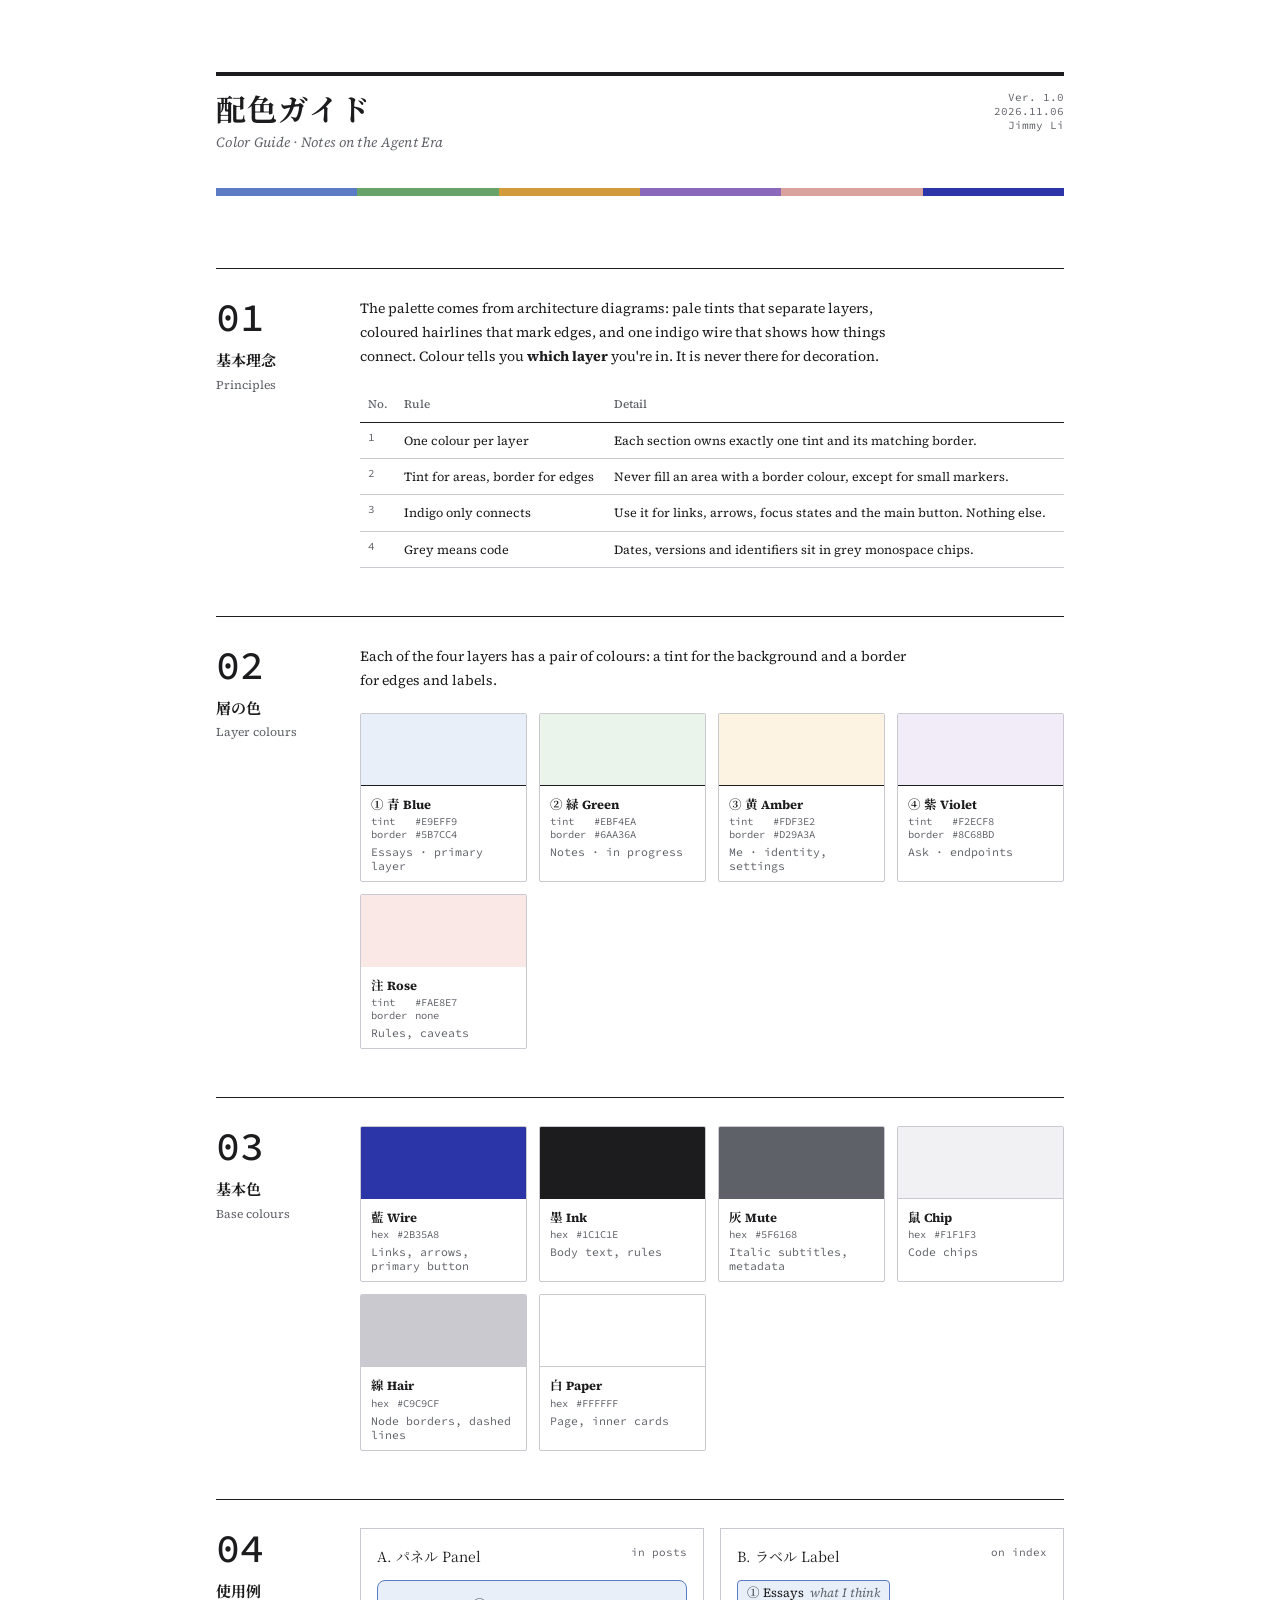
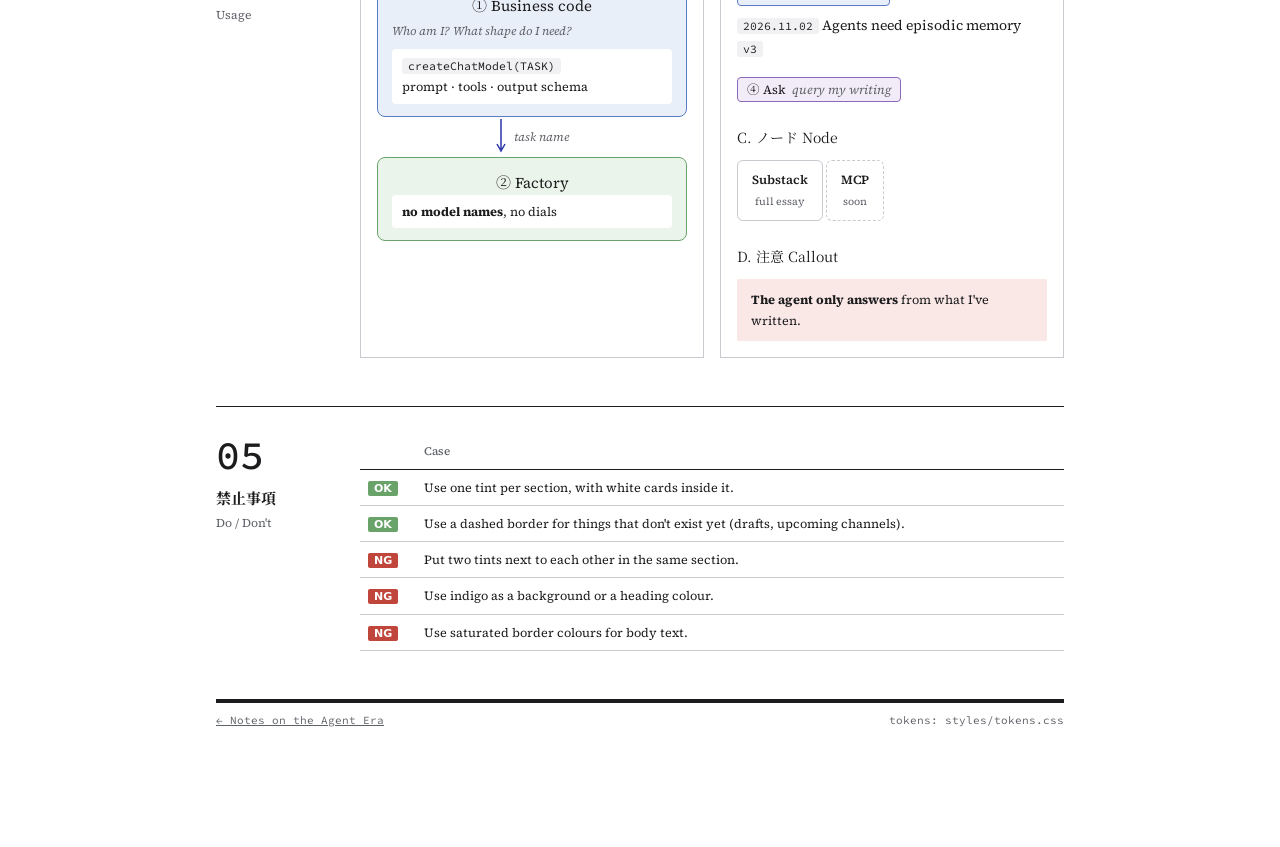
==== styleguide.html @ ac4ee59f "Add blog index, colour guide and design tokens Diagram-inspired palette (tokens.css), Japanese-manua" ====
<!doctype html>
<html lang="ja">
<head>
<meta charset="utf-8">
<meta name="viewport" content="width=device-width, initial-scale=1">
<title>Color Guide</title>
<link href="https://fonts.googleapis.com/css2?family=Source+Serif+4:ital,opsz,wght@0,8..60,400;0,8..60,600;1,8..60,400&family=Noto+Serif+JP:wght@400;600;700&family=Source+Code+Pro&display=swap" rel="stylesheet">
<link rel="stylesheet" href="styles/tokens.css?v=2">
<style>
*{box-sizing:border-box;margin:0;padding:0}
body{background:var(--bg);color:var(--ink);font:14px/1.7 var(--serif)}
.jp{font-family:"Noto Serif JP",serif}
.mono{font:11px var(--mono);color:var(--mute)}
.wrap{max-width:880px;margin:0 auto;padding:72px 16px 120px}

/* cover */
.cover{display:grid;grid-template-columns:1fr auto;gap:16px;border-top:4px solid var(--ink);padding-top:14px;margin-bottom:72px}
.cover h1{font:700 30px/1.2 "Noto Serif JP",serif;letter-spacing:.04em}
.cover h1 small{display:block;font:italic 400 14px var(--serif);letter-spacing:.02em;color:var(--mute);margin-top:6px}
.cover .meta{text-align:right}
.cover .bar{grid-column:1/-1;display:flex;height:8px;margin-top:20px}
.cover .bar i{flex:1}

/* chapter */
.ch{display:grid;grid-template-columns:120px 1fr;gap:24px;padding:28px 0 48px;border-top:1px solid var(--ink)}
.ch-h .no{font:500 40px/1 var(--mono);color:var(--ink)}
.ch-h .jp{font-weight:700;font-size:15px;margin-top:10px;display:block}
.ch-h .en{color:var(--mute);font-size:12px}
.lead{max-width:560px;margin-bottom:20px}

/* swatches */
.sw{display:grid;grid-template-columns:repeat(auto-fill,minmax(150px,1fr));gap:12px}
.s{border:1px solid var(--hair);border-radius:2px;overflow:hidden;background:var(--card)}
.s .chip{height:72px;border-bottom:1.5px solid}
.s .chip.split{display:grid;grid-template-rows:1fr 18px}
.s dl{padding:8px 10px;display:grid;grid-template-columns:auto 1fr;gap:0 8px}
.s dt{font-weight:700;font-size:12.5px;grid-column:1/-1}
.s dd{font:10.5px var(--mono);color:var(--mute)}
.s .k{grid-column:1/-1;font-size:11.5px;margin-top:4px}

/* rules table */
table{width:100%;border-collapse:collapse;font-size:12.5px}
th,td{text-align:left;padding:7px 8px;border-bottom:1px solid var(--hair);vertical-align:top}
th{font-weight:500;color:var(--mute);border-bottom:1px solid var(--ink);font-size:11.5px}
td .dot{display:inline-block;width:10px;height:10px;border-radius:2px;border:1.5px solid;margin-right:6px;vertical-align:-1px}

/* examples */
.ex{display:grid;grid-template-columns:1fr 1fr;gap:16px}
.box{border:1px solid var(--hair);padding:16px}
.box .cap{display:flex;justify-content:space-between;margin-bottom:12px}
.panel{border:1.5px solid;border-radius:8px;padding:12px 14px;text-align:center}
.panel h4{font-weight:400;font-size:15px}
.panel .q{font-style:italic;color:var(--mute);font-size:12px;text-align:left;margin:2px 0 8px}
.panel .card{background:var(--card);border-radius:4px;padding:6px 10px;text-align:left;font-size:12.5px}
code{font:11.5px var(--mono);background:var(--chip);padding:1px 6px;border-radius:3px}
.wire{display:flex;align-items:center;gap:8px;justify-content:center;height:40px;color:var(--mute);font-style:italic;font-size:12px}
.wire svg path{stroke:var(--wire);stroke-width:1.5;fill:none}
.node{display:inline-block;border:1.5px solid var(--hair);border-radius:6px;padding:8px 14px;font-weight:600;text-align:center;font-size:12.5px;background:var(--card)}
.node.d{border-style:dashed;background:transparent}
.lab{display:inline-flex;gap:6px;font-size:12.5px;padding:1px 9px;border-radius:4px;border:1.5px solid}
.lab i{color:var(--mute)}
.rose{background:var(--rose-bg);padding:10px 14px;font-size:12.5px}
.ok,.ng{font:700 11px var(--sans);padding:1px 6px;border-radius:2px;color:#fff}
.ok{background:var(--green-bd)}.ng{background:#c0453a}

.blue{background:var(--blue-bg);border-color:var(--blue-bd)}
.green{background:var(--green-bg);border-color:var(--green-bd)}
.amber{background:var(--amber-bg);border-color:var(--amber-bd)}
.violet{background:var(--violet-bg);border-color:var(--violet-bd)}

footer{border-top:4px solid var(--ink);padding-top:10px;display:flex;justify-content:space-between}
@media (max-width:640px){.ch{grid-template-columns:1fr;gap:12px}.ch-h{display:flex;gap:12px;align-items:baseline}.ch-h .jp{margin:0}.ex{grid-template-columns:1fr}.cover{grid-template-columns:1fr}.cover .meta{text-align:left}}
</style>
</head>
<body><div class="wrap">

<header class="cover">
  <h1>配色ガイド<small>Color Guide · Notes on the Agent Era</small></h1>
  <div class="meta mono">Ver. 1.0<br>2026.11.06<br>Jimmy Li</div>
  <div class="bar" aria-hidden="true"><i style="background:var(--blue-bd)"></i><i style="background:var(--green-bd)"></i><i style="background:var(--amber-bd)"></i><i style="background:var(--violet-bd)"></i><i style="background:var(--rose-bd)"></i><i style="background:var(--wire)"></i></div>
</header>

<!-- 01 -->
<section class="ch">
  <div class="ch-h"><div class="no">01</div><span class="jp">基本理念</span><span class="en">Principles</span></div>
  <div>
    <p class="lead">The palette comes from architecture diagrams: pale tints that separate layers, coloured hairlines that mark edges, and one indigo wire that shows how things connect. Colour tells you <b>which layer</b> you're in. It is never there for decoration.</p>
    <table>
      <tr><th style="width:36px">No.</th><th>Rule</th><th>Detail</th></tr>
      <tr><td class="mono">1</td><td>One colour per layer</td><td>Each section owns exactly one tint and its matching border.</td></tr>
      <tr><td class="mono">2</td><td>Tint for areas, border for edges</td><td>Never fill an area with a border colour, except for small markers.</td></tr>
      <tr><td class="mono">3</td><td>Indigo only connects</td><td>Use it for links, arrows, focus states and the main button. Nothing else.</td></tr>
      <tr><td class="mono">4</td><td>Grey means code</td><td>Dates, versions and identifiers sit in grey monospace chips.</td></tr>
    </table>
  </div>
</section>

<!-- 02 -->
<section class="ch">
  <div class="ch-h"><div class="no">02</div><span class="jp">層の色</span><span class="en">Layer colours</span></div>
  <div>
    <p class="lead">Each of the four layers has a pair of colours: a tint for the background and a border for edges and labels.</p>
    <div class="sw">
      <div class="s"><div class="chip blue"></div><dl><dt>① 青 Blue</dt><dd>tint</dd><dd>#E9EFF9</dd><dd>border</dd><dd>#5B7CC4</dd><dd class="k">Essays · primary layer</dd></dl></div>
      <div class="s"><div class="chip green"></div><dl><dt>② 緑 Green</dt><dd>tint</dd><dd>#EBF4EA</dd><dd>border</dd><dd>#6AA36A</dd><dd class="k">Notes · in progress</dd></dl></div>
      <div class="s"><div class="chip amber"></div><dl><dt>③ 黄 Amber</dt><dd>tint</dd><dd>#FDF3E2</dd><dd>border</dd><dd>#D29A3A</dd><dd class="k">Me · identity, settings</dd></dl></div>
      <div class="s"><div class="chip violet"></div><dl><dt>④ 紫 Violet</dt><dd>tint</dd><dd>#F2ECF8</dd><dd>border</dd><dd>#8C68BD</dd><dd class="k">Ask · endpoints</dd></dl></div>
      <div class="s"><div class="chip" style="background:var(--rose-bg);border-color:var(--rose-bg)"></div><dl><dt>注 Rose</dt><dd>tint</dd><dd>#FAE8E7</dd><dd>border</dd><dd>none</dd><dd class="k">Rules, caveats</dd></dl></div>
    </div>
  </div>
</section>

<!-- 03 -->
<section class="ch">
  <div class="ch-h"><div class="no">03</div><span class="jp">基本色</span><span class="en">Base colours</span></div>
  <div>
    <div class="sw">
      <div class="s"><div class="chip" style="background:var(--wire);border-color:var(--wire)"></div><dl><dt>藍 Wire</dt><dd>hex</dd><dd>#2B35A8</dd><dd class="k">Links, arrows, primary button</dd></dl></div>
      <div class="s"><div class="chip" style="background:var(--ink);border-color:var(--ink)"></div><dl><dt>墨 Ink</dt><dd>hex</dd><dd>#1C1C1E</dd><dd class="k">Body text, rules</dd></dl></div>
      <div class="s"><div class="chip" style="background:var(--mute);border-color:var(--mute)"></div><dl><dt>灰 Mute</dt><dd>hex</dd><dd>#5F6168</dd><dd class="k">Italic subtitles, metadata</dd></dl></div>
      <div class="s"><div class="chip" style="background:var(--chip);border-color:var(--hair)"></div><dl><dt>鼠 Chip</dt><dd>hex</dd><dd>#F1F1F3</dd><dd class="k">Code chips</dd></dl></div>
      <div class="s"><div class="chip" style="background:var(--hair);border-color:var(--hair)"></div><dl><dt>線 Hair</dt><dd>hex</dd><dd>#C9C9CF</dd><dd class="k">Node borders, dashed lines</dd></dl></div>
      <div class="s"><div class="chip" style="background:#fff;border-color:var(--hair)"></div><dl><dt>白 Paper</dt><dd>hex</dd><dd>#FFFFFF</dd><dd class="k">Page, inner cards</dd></dl></div>
    </div>
  </div>
</section>

<!-- 04 -->
<section class="ch">
  <div class="ch-h"><div class="no">04</div><span class="jp">使用例</span><span class="en">Usage</span></div>
  <div class="ex">
    <div class="box">
      <div class="cap"><span class="jp">A. パネル Panel</span><span class="mono">in posts</span></div>
      <div class="panel blue"><h4>① Business code</h4><p class="q">Who am I? What shape do I need?</p><div class="card"><code>createChatModel(TASK)</code><br>prompt · tools · output schema</div></div>
      <div class="wire"><svg width="10" height="36"><path d="M5 0 V30 M1 25 L5 32 L9 25"/></svg>task name</div>
      <div class="panel green"><h4>② Factory</h4><div class="card"><b>no model names</b>, no dials</div></div>
    </div>
    <div class="box">
      <div class="cap"><span class="jp">B. ラベル Label</span><span class="mono">on index</span></div>
      <p><span class="lab blue">① Essays <i>what I think</i></span></p>
      <p style="margin:8px 0"><code>2026.11.02</code> Agents need episodic memory <code>v3</code></p>
      <p style="margin-top:16px"><span class="lab violet">④ Ask <i>query my writing</i></span></p>
      <div class="cap jp" style="margin:24px 0 10px">C. ノード Node</div>
      <span class="node">Substack<br><small style="font-weight:400;color:var(--mute)">full essay</small></span>
      <span class="node d">MCP<br><small style="font-weight:400;color:var(--mute)">soon</small></span>
      <div class="cap jp" style="margin:24px 0 10px">D. 注意 Callout</div>
      <div class="rose"><b>The agent only answers</b> from what I've written.</div>
    </div>
  </div>
</section>

<!-- 05 -->
<section class="ch">
  <div class="ch-h"><div class="no">05</div><span class="jp">禁止事項</span><span class="en">Do / Don't</span></div>
  <div>
    <table>
      <tr><th style="width:56px"></th><th>Case</th></tr>
      <tr><td><span class="ok">OK</span></td><td>Use one tint per section, with white cards inside it.</td></tr>
      <tr><td><span class="ok">OK</span></td><td>Use a dashed border for things that don't exist yet (drafts, upcoming channels).</td></tr>
      <tr><td><span class="ng">NG</span></td><td>Put two tints next to each other in the same section.</td></tr>
      <tr><td><span class="ng">NG</span></td><td>Use indigo as a background or a heading colour.</td></tr>
      <tr><td><span class="ng">NG</span></td><td>Use saturated border colours for body text.</td></tr>
    </table>
  </div>
</section>

<footer class="mono"><span><a href="index.html" style="color:inherit">← Notes on the Agent Era</a></span><span>tokens: styles/tokens.css</span></footer>
</div></body>
</html>
---- styles/tokens.css ----
/* AgentBlog design tokens — "Diagram" system
   Tinted panels, coloured hairline borders, indigo connectors, mono chips. */
:root{
  /* base */
  --bg:#ffffff;
  --ink:#1c1c1e;
  --mute:#5f6168;          /* italic subtitles, labels */
  --card:#ffffff;          /* inner cards sit on tinted panels */
  --chip:#f1f1f3;          /* inline code background */
  --hair:#c9c9cf;          /* neutral card border / dashed */

  /* connectors */
  --wire:#2b35a8;          /* indigo arrows, links */

  /* panel families: tint + border */
  --blue-bg:#e9eff9;   --blue-bd:#5b7cc4;     /* ① primary layer  — Essays   */
  --green-bg:#ebf4ea;  --green-bd:#6aa36a;    /* ② transport      — Notes    */
  --amber-bg:#fdf3e2;  --amber-bd:#d29a3a;    /* ③ config         — Me       */
  --violet-bg:#f2ecf8; --violet-bd:#8c68bd;   /* ④ endpoints      — Ask      */
  --rose-bg:#fae8e7;   --rose-bd:#d9a29d;     /* caveats / rules             */

  /* type */
  --serif:"Source Serif 4","Noto Serif JP",Georgia,serif;   /* body + titles: academic */
  --sans:"Source Sans 3",system-ui,sans-serif;              /* small UI labels only */
  --mono:"Source Code Pro",ui-monospace,monospace;
  --fs-xs:12px; --fs-s:13.5px; --fs-m:15px; --fs-l:18px; --fs-xl:22px;

  /* shape & space */
  --r-panel:8px; --r-card:4px; --bw:1.5px;
  --s1:4px; --s2:8px; --s3:12px; --s4:16px; --s5:24px; --s6:40px; --s7:64px;
}
@media (prefers-color-scheme:dark){:root:not([data-theme="light"]){
  --bg:#141518; --ink:#e7e7ea; --mute:#9a9ca4; --card:#1c1d21; --chip:#2a2b30; --hair:#3a3b42;
  --wire:#8c95ff;
  --blue-bg:#18202e;   --blue-bd:#5b7cc4;
  --green-bg:#17231a;  --green-bd:#5e9a5e;
  --amber-bg:#2a2214;  --amber-bd:#c48d32;
  --violet-bg:#221b2c; --violet-bd:#9a78c9;
  --rose-bg:#2c1c1c;   --rose-bd:#a8706b;
}}
:root[data-theme="dark"]{
  --bg:#141518; --ink:#e7e7ea; --mute:#9a9ca4; --card:#1c1d21; --chip:#2a2b30; --hair:#3a3b42;
  --wire:#8c95ff;
  --blue-bg:#18202e;   --blue-bd:#5b7cc4;
  --green-bg:#17231a;  --green-bd:#5e9a5e;
  --amber-bg:#2a2214;  --amber-bd:#c48d32;
  --violet-bg:#221b2c; --violet-bd:#9a78c9;
  --rose-bg:#2c1c1c;   --rose-bd:#a8706b;
}
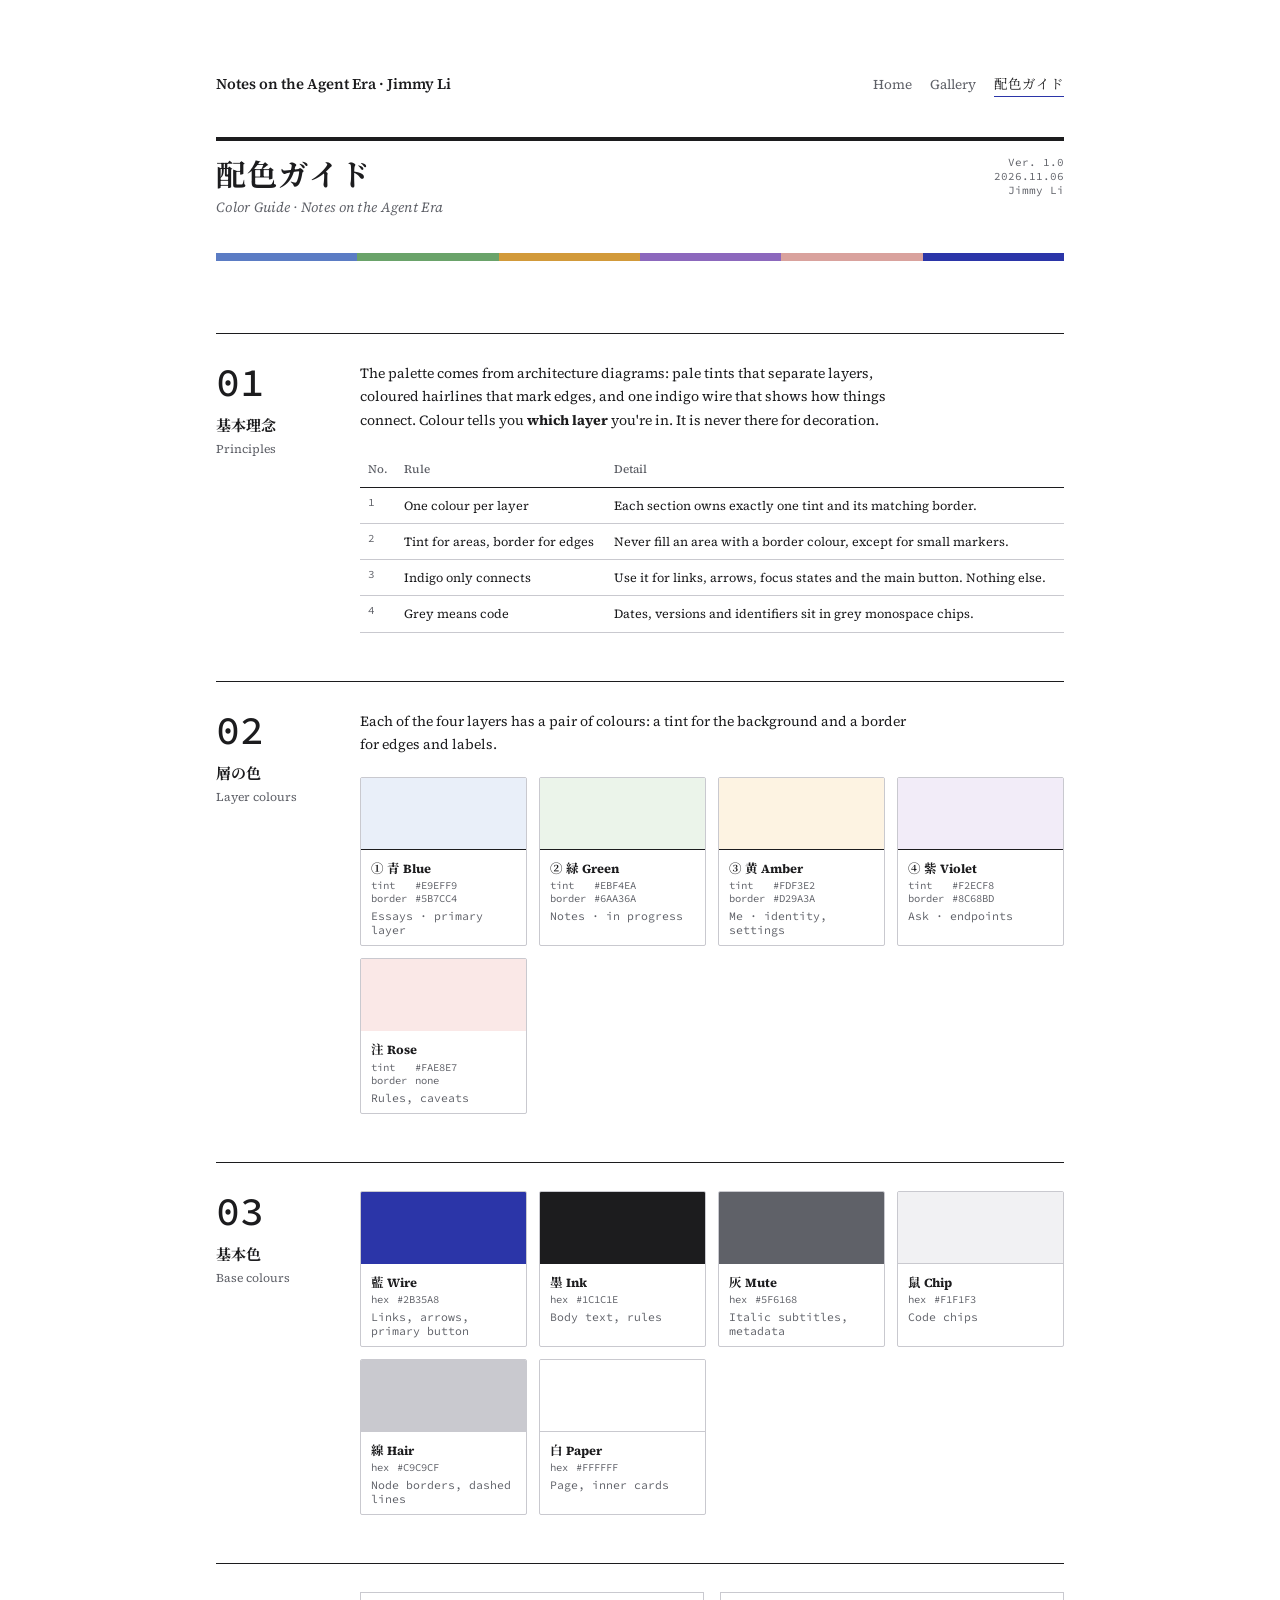
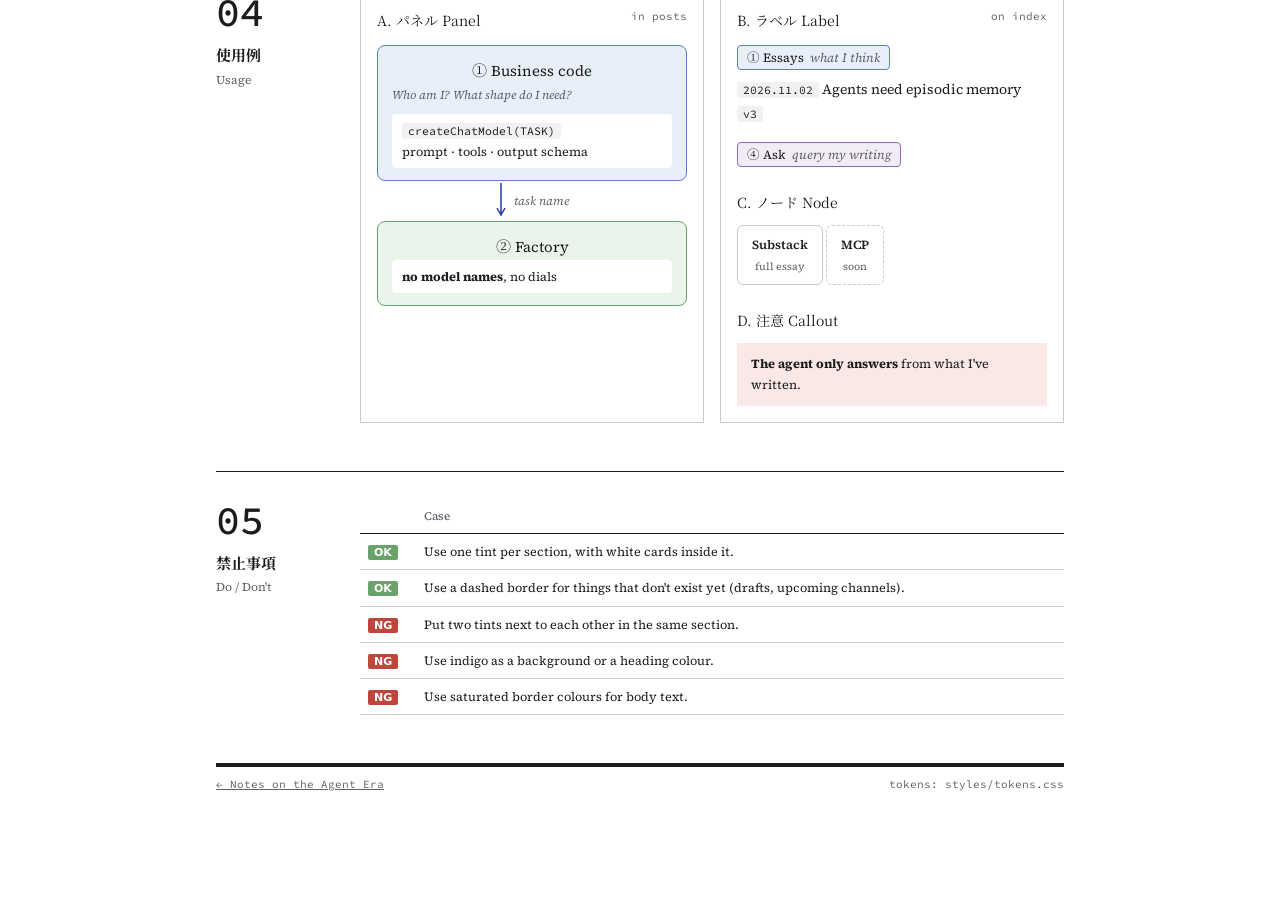
==== commit cd5bc01b: "Add site nav to articles and colour guide Shared styles/nav.css gives both essays and the colour gui" ====
--- a/styleguide.html
+++ b/styleguide.html
@@ -5,7 +5,8 @@
 <meta name="viewport" content="width=device-width, initial-scale=1">
 <title>Color Guide</title>
 <link href="https://fonts.googleapis.com/css2?family=Source+Serif+4:ital,opsz,wght@0,8..60,400;0,8..60,600;1,8..60,400&family=Noto+Serif+JP:wght@400;600;700&family=Source+Code+Pro&display=swap" rel="stylesheet">
-<link rel="stylesheet" href="styles/tokens.css?v=2">
+<link rel="stylesheet" href="styles/tokens.css?v=3">
+<link rel="stylesheet" href="styles/nav.css">
 <style>
 *{box-sizing:border-box;margin:0;padding:0}
 body{background:var(--bg);color:var(--ink);font:14px/1.7 var(--serif)}
@@ -74,6 +75,7 @@
 </head>
 <body><div class="wrap">
 
+<nav class="sitenav" aria-label="Site" style="margin-bottom:40px"><a href="index.html">Notes on the Agent Era · Jimmy Li</a><div><a href="index.html">Home</a><a href="gallery.html">Gallery</a><a class="on" href="styleguide.html">配色ガイド</a></div></nav>
 <header class="cover">
   <h1>配色ガイド<small>Color Guide · Notes on the Agent Era</small></h1>
   <div class="meta mono">Ver. 1.0<br>2026.11.06<br>Jimmy Li</div>
--- a/styles/nav.css
+++ b/styles/nav.css
@@ -0,0 +1,10 @@
+/* Site nav shared by article pages and the colour guide.
+   Matches the nav on index.html and gallery.html. */
+.sitenav{display:flex;justify-content:space-between;align-items:baseline;flex-wrap:wrap;gap:8px;font:13.5px/1.6 var(--serif);color:var(--ink)}
+.sitenav>a{font-weight:600;font-size:15px;color:var(--ink);text-decoration:none}
+.sitenav div{display:flex;gap:18px}
+.sitenav div a{color:var(--mute);text-decoration:none;transition:color .2s}
+.sitenav a:hover{color:var(--wire);text-decoration:none}
+.sitenav div a.on{color:var(--ink);border-bottom:1.5px solid var(--wire)}
+.sitenav.top{color:var(--ink);font-size:13.5px}
+.sitenav.top>a{color:var(--ink)}
